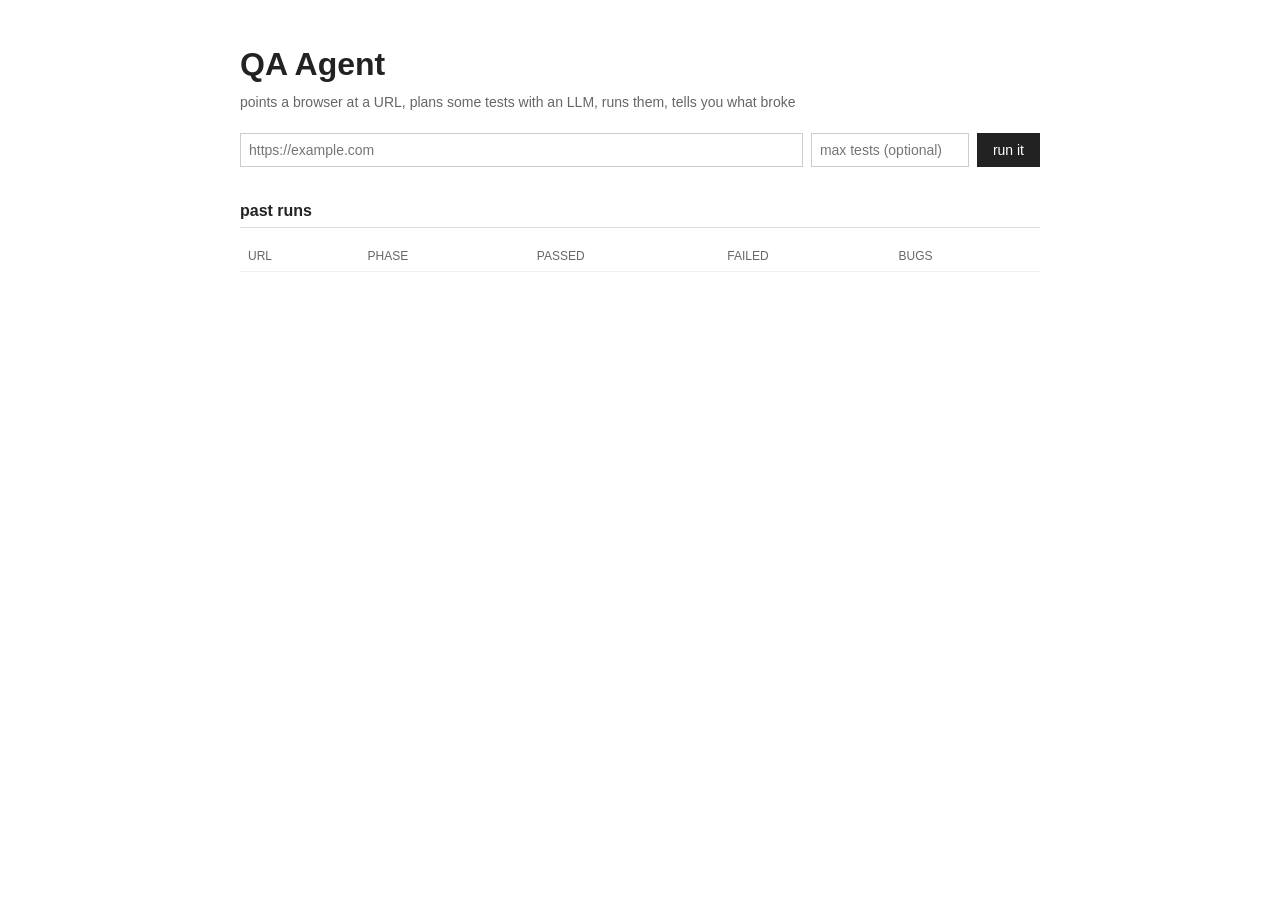
==== frontend/index.html @ fc55eba0 "Version v1 with some failed test cases" ====
<!DOCTYPE html>
<html lang="en">
<head>
<meta charset="UTF-8">
<title>QA Agent</title>
<link rel="stylesheet" href="style.css">
</head>
<body>

  <h1>QA Agent</h1>
  <p class="subtitle">points a browser at a URL, plans some tests with an LLM, runs them, tells you what broke</p>

  <form id="run-form">
    <input type="url" id="url-input" placeholder="https://example.com" required>
    <input type="number" id="max-tests-input" placeholder="max tests (optional)" min="1">
    <button type="submit">run it</button>
  </form>

  <div id="status-box" class="hidden">
    <p><strong>url:</strong> <span id="status-url"></span></p>
    <p><strong>phase:</strong> <span id="status-phase">-</span></p>
    <p><strong>site type:</strong> <span id="status-sitetype">-</span></p>
  </div>

  <div id="results" class="hidden">

    <section>
      <h2>tests</h2>
      <table id="tests-table">
        <thead><tr><th>name</th><th>category</th><th>status</th></tr></thead>
        <tbody></tbody>
      </table>
    </section>

    <section>
      <h2>bugs found</h2>
      <div id="bugs-list"></div>
    </section>

    <section>
      <h2>report</h2>
      <pre id="report-text"></pre>
    </section>

  </div>

  <section>
    <h2>past runs</h2>
    <table id="history-table">
      <thead><tr><th>url</th><th>phase</th><th>passed</th><th>failed</th><th>bugs</th></tr></thead>
      <tbody></tbody>
    </table>
  </section>

  <script src="app.js"></script>
</body>
</html>
---- frontend/style.css ----
body {
  font-family: -apple-system, Segoe UI, Roboto, Arial, sans-serif;
  max-width: 800px;
  margin: 40px auto;
  padding: 0 16px;
  background: #fff;
  color: #222;
  line-height: 1.5;
  color-scheme: light;
}

h1 {
  margin-bottom: 4px;
}

.subtitle {
  color: #666;
  margin-top: 0;
  font-size: 14px;
}

h2 {
  font-size: 16px;
  border-bottom: 1px solid #ddd;
  padding-bottom: 4px;
  margin-top: 32px;
}

#run-form {
  display: flex;
  gap: 8px;
  margin: 20px 0;
}

#url-input {
  flex: 1;
  padding: 8px;
  font-size: 14px;
  border: 1px solid #ccc;
}

#max-tests-input {
  width: 140px;
  padding: 8px;
  font-size: 14px;
  border: 1px solid #ccc;
}

button {
  padding: 8px 16px;
  background: #222;
  color: #fff;
  border: none;
  cursor: pointer;
  font-size: 14px;
}

button:hover {
  background: #444;
}

button:disabled {
  background: #999;
  cursor: default;
}

.hidden {
  display: none;
}

#status-box {
  background: #f6f6f6;
  padding: 12px;
  margin-bottom: 16px;
  font-size: 14px;
}

#status-box p {
  margin: 2px 0;
}

table {
  width: 100%;
  border-collapse: collapse;
  font-size: 14px;
}

th, td {
  text-align: left;
  padding: 6px 8px;
  border-bottom: 1px solid #eee;
}

th {
  color: #666;
  font-weight: normal;
  font-size: 12px;
  text-transform: uppercase;
}

.status-passed { color: #1a7f37; }
.status-failed { color: #cf222e; }
.status-pending { color: #999; }
.status-running { color: #9a6700; }
.status-skipped { color: #999; }

.bug {
  border: 1px solid #eee;
  border-left: 3px solid #cf222e;
  padding: 10px 12px;
  margin-bottom: 10px;
}

.bug.sev-critical, .bug.sev-high {
  border-left-color: #cf222e;
}

.bug.sev-medium {
  border-left-color: #bf8700;
}

.bug.sev-low, .bug.sev-info {
  border-left-color: #999;
}

.bug h3 {
  margin: 0 0 4px 0;
  font-size: 14px;
}

.bug .meta {
  color: #666;
  font-size: 12px;
  margin-bottom: 6px;
}

.bug img {
  max-width: 100%;
  border: 1px solid #ddd;
  margin-top: 6px;
}

#report-text {
  white-space: pre-wrap;
  background: #fafafa;
  padding: 12px;
  font-size: 13px;
  border: 1px solid #eee;
}

#history-table tbody tr {
  cursor: pointer;
}

#history-table tbody tr:hover {
  background: #f6f6f6;
}
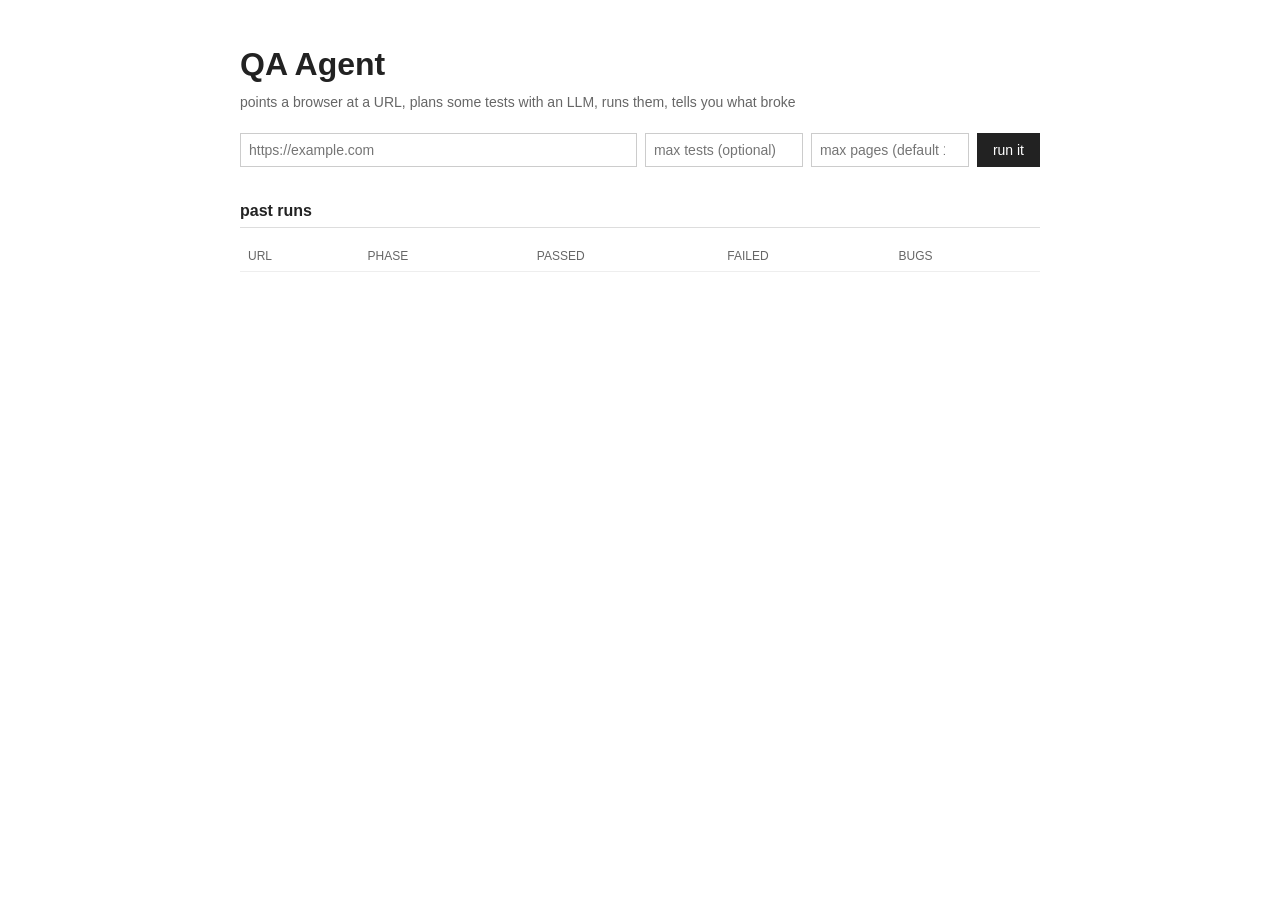
==== commit 9c9315a7: "Add multi-page crawling and an HTML dashboard/report Ported and adapted two features from a separate" ====
--- a/frontend/index.html
+++ b/frontend/index.html
@@ -13,6 +13,7 @@
   <form id="run-form">
     <input type="url" id="url-input" placeholder="https://example.com" required>
     <input type="number" id="max-tests-input" placeholder="max tests (optional)" min="1">
+    <input type="number" id="max-pages-input" placeholder="max pages (default 1)" min="1">
     <button type="submit">run it</button>
   </form>
 
@@ -20,6 +21,8 @@
     <p><strong>url:</strong> <span id="status-url"></span></p>
     <p><strong>phase:</strong> <span id="status-phase">-</span></p>
     <p><strong>site type:</strong> <span id="status-sitetype">-</span></p>
+    <p><strong>pages discovered:</strong> <span id="status-pages">-</span></p>
+    <p id="status-links"></p>
   </div>
 
   <div id="results" class="hidden">
--- a/frontend/style.css
+++ b/frontend/style.css
@@ -39,7 +39,7 @@
   border: 1px solid #ccc;
 }
 
-#max-tests-input {
+#max-tests-input, #max-pages-input {
   width: 140px;
   padding: 8px;
   font-size: 14px;
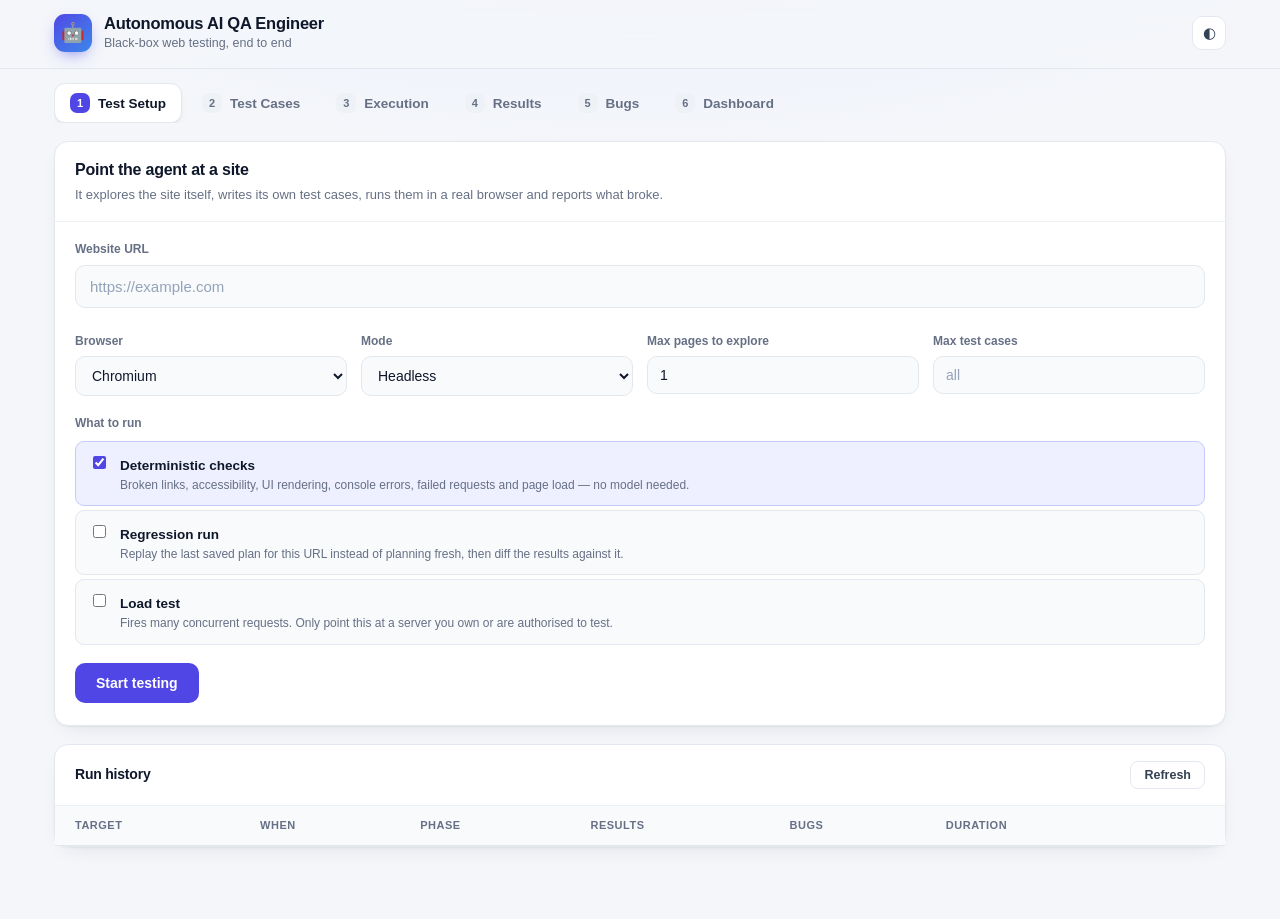
==== commit d9ca8159: "Improved some ui and test cases" ====
--- a/frontend/index.html
+++ b/frontend/index.html
@@ -2,59 +2,312 @@
 <html lang="en">
 <head>
 <meta charset="UTF-8">
-<title>QA Agent</title>
-<link rel="stylesheet" href="style.css">
+<meta name="viewport" content="width=device-width, initial-scale=1">
+<meta name="color-scheme" content="light dark">
+<title>Autonomous AI QA Engineer</title>
+<link rel="icon" href="data:image/svg+xml,<svg xmlns='http://www.w3.org/2000/svg' viewBox='0 0 100 100'><text y='.9em' font-size='90'>🤖</text></svg>">
+<link rel="stylesheet" href="style.css?v=3">
+<script>
+  // Applied before first paint so a dark-mode reload never flashes white.
+  try {
+    var t = localStorage.getItem("qa-theme");
+    if (t) document.documentElement.dataset.theme = t;
+  } catch (e) {}
+</script>
 </head>
 <body>
 
-  <h1>QA Agent</h1>
-  <p class="subtitle">points a browser at a URL, plans some tests with an LLM, runs them, tells you what broke</p>
-
-  <form id="run-form">
-    <input type="url" id="url-input" placeholder="https://example.com" required>
-    <input type="number" id="max-tests-input" placeholder="max tests (optional)" min="1">
-    <input type="number" id="max-pages-input" placeholder="max pages (default 1)" min="1">
-    <button type="submit">run it</button>
-  </form>
-
-  <div id="status-box" class="hidden">
-    <p><strong>url:</strong> <span id="status-url"></span></p>
-    <p><strong>phase:</strong> <span id="status-phase">-</span></p>
-    <p><strong>site type:</strong> <span id="status-sitetype">-</span></p>
-    <p><strong>pages discovered:</strong> <span id="status-pages">-</span></p>
-    <p id="status-links"></p>
+<header class="appbar">
+  <div class="wrap appbar-inner">
+    <div class="brand">
+      <span class="brand-mark" aria-hidden="true">🤖</span>
+      <div>
+        <h1>Autonomous AI QA Engineer</h1>
+        <p>Black-box web testing, end to end</p>
+      </div>
+    </div>
+
+    <div class="appbar-spacer"></div>
+
+    <!-- Live run status: phase, target, elapsed, stop -->
+    <div id="runpill" class="runpill hidden">
+      <span class="badge" id="rp-phase">—</span>
+      <span class="rp-url" id="rp-url"></span>
+      <span class="rp-clock" id="rp-clock">00:00</span>
+      <button class="iconbtn danger" id="stop-btn" type="button"
+              title="Stop this run" aria-label="Stop this run">■</button>
+    </div>
+
+    <button class="iconbtn" id="theme-btn" type="button"
+            title="Switch between light and dark" aria-label="Switch colour theme">◐</button>
   </div>
-
-  <div id="results" class="hidden">
-
-    <section>
-      <h2>tests</h2>
-      <table id="tests-table">
-        <thead><tr><th>name</th><th>category</th><th>status</th></tr></thead>
-        <tbody></tbody>
-      </table>
-    </section>
-
-    <section>
-      <h2>bugs found</h2>
-      <div id="bugs-list"></div>
-    </section>
-
-    <section>
-      <h2>report</h2>
-      <pre id="report-text"></pre>
-    </section>
-
+  <div class="topbar-progress" id="topbar-progress"></div>
+</header>
+
+<div class="wrap">
+  <!-- Setup → Test Cases → Execution → Results → Bugs → Dashboard -->
+  <nav class="tabs" id="tabs" role="tablist" aria-label="QA run stages">
+    <button class="tab" role="tab" id="tab-setup" data-tab="setup"
+            aria-selected="true" aria-controls="panel-setup">
+      <span class="n">1</span> Test Setup</button>
+    <button class="tab" role="tab" id="tab-cases" data-tab="cases"
+            aria-selected="false" aria-controls="panel-cases" tabindex="-1">
+      <span class="n">2</span> Test Cases <span class="count hidden" data-count="cases"></span></button>
+    <button class="tab" role="tab" id="tab-execution" data-tab="execution"
+            aria-selected="false" aria-controls="panel-execution" tabindex="-1">
+      <span class="n">3</span> Execution</button>
+    <button class="tab" role="tab" id="tab-results" data-tab="results"
+            aria-selected="false" aria-controls="panel-results" tabindex="-1">
+      <span class="n">4</span> Results</button>
+    <button class="tab" role="tab" id="tab-bugs" data-tab="bugs"
+            aria-selected="false" aria-controls="panel-bugs" tabindex="-1">
+      <span class="n">5</span> Bugs <span class="count hidden" data-count="bugs"></span></button>
+    <button class="tab" role="tab" id="tab-dashboard" data-tab="dashboard"
+            aria-selected="false" aria-controls="panel-dashboard" tabindex="-1">
+      <span class="n">6</span> Dashboard</button>
+  </nav>
+
+  <!-- ── 1. Test Setup ─────────────────────────────────────── -->
+  <section class="panel active" id="panel-setup" role="tabpanel" aria-labelledby="tab-setup" tabindex="0">
+    <div class="card">
+      <div class="card-head">
+        <div>
+          <h2>Point the agent at a site</h2>
+          <p class="lead">It explores the site itself, writes its own test cases, runs them
+            in a real browser and reports what broke.</p>
+        </div>
+      </div>
+      <div class="card-body">
+        <form id="run-form" novalidate>
+          <div class="field url-field">
+            <label for="url-input">Website URL</label>
+            <input type="url" id="url-input" placeholder="https://example.com"
+                   autocomplete="url" spellcheck="false" required
+                   aria-describedby="url-error">
+            <span class="hint" id="url-error"></span>
+          </div>
+
+          <div class="field-row">
+            <div class="field">
+              <label for="browser-input">Browser</label>
+              <select id="browser-input"><option value="chromium">Chromium</option></select>
+            </div>
+            <div class="field">
+              <label for="mode-input">Mode</label>
+              <select id="mode-input">
+                <option value="headless">Headless</option>
+                <option value="headed">Headed — show the browser</option>
+              </select>
+            </div>
+            <div class="field">
+              <label for="max-pages-input">Max pages to explore</label>
+              <input type="number" id="max-pages-input" value="1" min="1" max="30">
+            </div>
+            <div class="field">
+              <label for="max-tests-input">Max test cases</label>
+              <input type="number" id="max-tests-input" placeholder="all" min="1">
+            </div>
+          </div>
+
+          <fieldset class="options">
+            <legend>What to run</legend>
+
+            <label class="opt">
+              <input type="checkbox" id="checks-input" checked>
+              <span><strong>Deterministic checks</strong>
+                <small>Broken links, accessibility, UI rendering, console errors,
+                  failed requests and page load — no model needed.</small></span>
+            </label>
+
+            <label class="opt">
+              <input type="checkbox" id="replay-input">
+              <span><strong>Regression run</strong>
+                <small>Replay the last saved plan for this URL instead of planning fresh,
+                  then diff the results against it.</small></span>
+            </label>
+
+            <label class="opt">
+              <input type="checkbox" id="load-input">
+              <span><strong>Load test</strong>
+                <small>Fires many concurrent requests. Only point this at a server you own
+                  or are authorised to test.</small></span>
+            </label>
+
+            <div id="load-options" class="load-options hidden">
+              <label class="inline">concurrent clients
+                <input type="number" id="load-concurrency-input" value="20" min="1" max="200">
+              </label>
+              <label class="inline">total requests
+                <input type="number" id="load-requests-input" value="200" min="1" max="5000">
+              </label>
+            </div>
+          </fieldset>
+
+          <div class="form-actions">
+            <button type="submit" class="btn" id="start-btn">Start testing</button>
+            <span class="lead" id="form-note"></span>
+          </div>
+        </form>
+      </div>
+    </div>
+
+    <div class="card">
+      <div class="card-head">
+        <h3>Run history</h3>
+        <span class="lead" id="history-count"></span>
+        <div class="spacer"></div>
+        <button class="btn ghost sm" id="refresh-history" type="button">Refresh</button>
+      </div>
+      <div class="card-body flush">
+        <div class="table-scroll">
+          <table id="history-table">
+            <thead>
+              <tr>
+                <th>Target</th><th>When</th><th>Phase</th>
+                <th>Results</th><th>Bugs</th><th>Duration</th><th></th>
+              </tr>
+            </thead>
+            <tbody></tbody>
+          </table>
+        </div>
+      </div>
+    </div>
+  </section>
+
+  <!-- ── 2. Test Cases ─────────────────────────────────────── -->
+  <section class="panel" id="panel-cases" role="tabpanel" aria-labelledby="tab-cases" tabindex="0">
+    <div class="card">
+      <div class="card-head">
+        <div>
+          <h2>Test cases</h2>
+          <p class="lead">Written by the agent after exploring the site, plus the
+            deterministic checks it always runs.</p>
+        </div>
+      </div>
+      <div class="toolbar">
+        <input type="search" id="cases-search" placeholder="Search test cases…"
+               aria-label="Search test cases">
+        <div class="filters" id="cases-filters" role="group" aria-label="Filter by status">
+          <button class="filter" type="button" data-status="all" aria-pressed="true">All</button>
+          <button class="filter" type="button" data-status="passed" aria-pressed="false">Passed</button>
+          <button class="filter" type="button" data-status="failed" aria-pressed="false">Failed</button>
+          <button class="filter" type="button" data-status="other" aria-pressed="false">Not run</button>
+        </div>
+      </div>
+      <div class="card-body flush">
+        <div class="table-scroll">
+          <table id="cases-table">
+            <thead>
+              <tr><th>ID</th><th>Test scenario</th><th>Area</th>
+                  <th>Technique</th><th>Priority</th><th>Status</th></tr>
+            </thead>
+            <tbody></tbody>
+          </table>
+        </div>
+      </div>
+    </div>
+  </section>
+
+  <!-- ── 3. Execution ──────────────────────────────────────── -->
+  <section class="panel" id="panel-execution" role="tabpanel" aria-labelledby="tab-execution" tabindex="0">
+    <div class="exec-grid">
+      <div class="card" style="margin:0">
+        <div class="card-head"><h3>Pipeline</h3></div>
+        <div class="card-body">
+          <ol class="pipeline" id="pipeline"></ol>
+          <div class="exec-progress" id="exec-progress"></div>
+        </div>
+      </div>
+
+      <div class="card" style="margin:0">
+        <div class="card-head"><h3>Live test</h3></div>
+        <div class="card-body" id="current-test">
+          <div class="empty"><span class="glyph">⏵</span> Nothing running yet.</div>
+        </div>
+      </div>
+    </div>
+  </section>
+
+  <!-- ── 4. Results ────────────────────────────────────────── -->
+  <section class="panel" id="panel-results" role="tabpanel" aria-labelledby="tab-results" tabindex="0">
+    <div class="card">
+      <div class="card-head"><h2>Results</h2></div>
+      <div class="card-body">
+        <div class="cards" id="result-cards"></div>
+      </div>
+    </div>
+
+    <div class="card">
+      <div class="card-head"><h3>Every test</h3></div>
+      <div class="toolbar">
+        <input type="search" id="results-search" placeholder="Search results…"
+               aria-label="Search results">
+        <div class="filters" id="results-filters" role="group" aria-label="Filter by status">
+          <button class="filter" type="button" data-status="all" aria-pressed="true">All</button>
+          <button class="filter" type="button" data-status="passed" aria-pressed="false">Passed</button>
+          <button class="filter" type="button" data-status="failed" aria-pressed="false">Failed</button>
+          <button class="filter" type="button" data-status="other" aria-pressed="false">Not run</button>
+        </div>
+      </div>
+      <div class="card-body flush">
+        <div class="table-scroll">
+          <table id="results-table">
+            <thead>
+              <tr><th>Test</th><th>Area</th><th>Status</th><th>Duration</th><th>Detail</th></tr>
+            </thead>
+            <tbody></tbody>
+          </table>
+        </div>
+      </div>
+    </div>
+  </section>
+
+  <!-- ── 5. Bugs ───────────────────────────────────────────── -->
+  <section class="panel" id="panel-bugs" role="tabpanel" aria-labelledby="tab-bugs" tabindex="0">
+    <div class="card">
+      <div class="card-head">
+        <div>
+          <h2>Bugs detected</h2>
+          <p class="lead">Each one carries its reproduction steps and the screenshots
+            taken at the moment it happened.</p>
+        </div>
+        <div class="spacer"></div>
+        <div class="filters" id="bugs-filters" role="group" aria-label="Filter by severity">
+          <button class="filter" type="button" data-sev="all" aria-pressed="true">All</button>
+          <button class="filter" type="button" data-sev="critical" aria-pressed="false">Critical</button>
+          <button class="filter" type="button" data-sev="high" aria-pressed="false">High</button>
+          <button class="filter" type="button" data-sev="medium" aria-pressed="false">Medium</button>
+          <button class="filter" type="button" data-sev="low" aria-pressed="false">Low</button>
+        </div>
+      </div>
+      <div class="card-body" id="bugs-list"></div>
+    </div>
+  </section>
+
+  <!-- ── 6. Dashboard ──────────────────────────────────────── -->
+  <section class="panel" id="panel-dashboard" role="tabpanel" aria-labelledby="tab-dashboard" tabindex="0">
+    <div id="dashboard-body">
+      <div class="card"><div class="card-body">
+        <div class="empty"><span class="glyph">📊</span>
+          Run something first — the summary lands here when it finishes.</div>
+      </div></div>
+    </div>
+  </section>
+</div>
+
+<!-- Screenshot viewer -->
+<dialog class="lightbox" id="lightbox">
+  <div class="lightbox-head">
+    <span id="lightbox-caption"></span>
+    <span class="spacer"></span>
+    <a id="lightbox-open" href="#" target="_blank" rel="noopener" class="btn ghost sm">Open original</a>
+    <button class="iconbtn" id="lightbox-close" type="button" aria-label="Close">✕</button>
   </div>
-
-  <section>
-    <h2>past runs</h2>
-    <table id="history-table">
-      <thead><tr><th>url</th><th>phase</th><th>passed</th><th>failed</th><th>bugs</th></tr></thead>
-      <tbody></tbody>
-    </table>
-  </section>
-
-  <script src="app.js"></script>
+  <img id="lightbox-img" alt="">
+</dialog>
+
+<div class="toasts" id="toasts" role="status" aria-live="polite"></div>
+
+<script src="app.js?v=3"></script>
 </body>
 </html>
--- a/frontend/style.css
+++ b/frontend/style.css
@@ -1,157 +1,988 @@
+/* Autonomous AI QA Engineer — front end.
+   Plain CSS on purpose: no build step, no framework. Everything themeable
+   lives in the token block below, and every colour used anywhere in here
+   comes from a token so light and dark stay in step.
+
+   Sections: tokens · base · app bar · tabs · panels · forms · tables ·
+             execution · results · bugs · dashboard · overlays · responsive */
+
+/* ── Tokens ──────────────────────────────────────────────────── */
+:root {
+  color-scheme: light;
+
+  --bg:         #f4f6fa;
+  --bg-grad:    radial-gradient(1200px 500px at 50% -200px, #e6ecff 0%, transparent 70%);
+  --surface:    #ffffff;
+  --surface-2:  #f8fafc;
+  --surface-3:  #eef2f7;
+  --line:       #e3e8ef;
+  --line-soft:  #edf1f6;
+
+  --ink:        #0f172a;
+  --ink-2:      #334155;
+  --muted:      #667085;
+  --faint:      #94a3b8;
+
+  --accent:     #4f46e5;
+  --accent-ink: #ffffff;
+  --accent-soft:#eef0ff;
+  --accent-line:#c7cbfb;
+
+  --ok:    #15803d;  --ok-soft:   #e7f8ed;  --ok-line:   #b7e6c7;
+  --bad:   #be123c;  --bad-soft:  #ffeef1;  --bad-line:  #fbc7d1;
+  --warn:  #a16207;  --warn-soft: #fdf4e3;  --warn-line: #f0dcae;
+  --info:  #1d4ed8;  --info-soft: #e9f0ff;  --info-line: #c3d5fb;
+
+  --radius:    14px;
+  --radius-sm: 9px;
+  --shadow:    0 1px 2px rgba(16, 24, 40, .05), 0 8px 24px -12px rgba(16, 24, 40, .14);
+  --shadow-lg: 0 24px 60px -24px rgba(16, 24, 40, .35);
+  --ring:      0 0 0 3px color-mix(in srgb, var(--accent) 22%, transparent);
+
+  --mono: ui-monospace, "SF Mono", "JetBrains Mono", Menlo, Consolas, monospace;
+  --sans: -apple-system, BlinkMacSystemFont, "Segoe UI", Inter, Roboto, Arial, sans-serif;
+}
+
+/* Dark is opt-in via the toggle, and the default when the OS asks for it. */
+:root[data-theme="dark"],
+:root:not([data-theme="light"]) {
+  --dark-ready: 1;
+}
+
+@media (prefers-color-scheme: dark) {
+  :root:not([data-theme="light"]) { color-scheme: dark; }
+}
+:root[data-theme="dark"] { color-scheme: dark; }
+
+/* The dark palette, applied both by the OS preference and by the toggle. */
+@media (prefers-color-scheme: dark) {
+  :root:not([data-theme="light"]) {
+    --bg:        #0a0d14;
+    --bg-grad:   radial-gradient(1200px 500px at 50% -200px, #1a2140 0%, transparent 70%);
+    --surface:   #121722;
+    --surface-2: #171d2a;
+    --surface-3: #1e2534;
+    --line:      #242c3b;
+    --line-soft: #1c2432;
+
+    --ink:       #e8eef7;
+    --ink-2:     #c2ccdb;
+    --muted:     #8b98ad;
+    --faint:     #64748b;
+
+    --accent:      #7c8cff;
+    --accent-ink:  #0a0d14;
+    --accent-soft: #1b2142;
+    --accent-line: #343e77;
+
+    --ok:   #4ade80;  --ok-soft:   #10241a;  --ok-line:   #1f4d33;
+    --bad:  #fb7185;  --bad-soft:  #2a1119;  --bad-line:  #5c2231;
+    --warn: #fbbf24;  --warn-soft: #291d09;  --warn-line: #5a4114;
+    --info: #7dd3fc;  --info-soft: #0d2030;  --info-line: #1d4059;
+
+    --shadow:    0 1px 2px rgba(0, 0, 0, .4), 0 8px 24px -12px rgba(0, 0, 0, .6);
+    --shadow-lg: 0 24px 60px -24px rgba(0, 0, 0, .8);
+  }
+}
+
+:root[data-theme="dark"] {
+  --bg:        #0a0d14;
+  --bg-grad:   radial-gradient(1200px 500px at 50% -200px, #1a2140 0%, transparent 70%);
+  --surface:   #121722;
+  --surface-2: #171d2a;
+  --surface-3: #1e2534;
+  --line:      #242c3b;
+  --line-soft: #1c2432;
+
+  --ink:       #e8eef7;
+  --ink-2:     #c2ccdb;
+  --muted:     #8b98ad;
+  --faint:     #64748b;
+
+  --accent:      #7c8cff;
+  --accent-ink:  #0a0d14;
+  --accent-soft: #1b2142;
+  --accent-line: #343e77;
+
+  --ok:   #4ade80;  --ok-soft:   #10241a;  --ok-line:   #1f4d33;
+  --bad:  #fb7185;  --bad-soft:  #2a1119;  --bad-line:  #5c2231;
+  --warn: #fbbf24;  --warn-soft: #291d09;  --warn-line: #5a4114;
+  --info: #7dd3fc;  --info-soft: #0d2030;  --info-line: #1d4059;
+
+  --shadow:    0 1px 2px rgba(0, 0, 0, .4), 0 8px 24px -12px rgba(0, 0, 0, .6);
+  --shadow-lg: 0 24px 60px -24px rgba(0, 0, 0, .8);
+}
+
+/* ── Base ────────────────────────────────────────────────────── */
+* { box-sizing: border-box; }
+
+html { scroll-behavior: smooth; }
+
 body {
-  font-family: -apple-system, Segoe UI, Roboto, Arial, sans-serif;
-  max-width: 800px;
-  margin: 40px auto;
-  padding: 0 16px;
-  background: #fff;
-  color: #222;
-  line-height: 1.5;
-  color-scheme: light;
-}
-
-h1 {
-  margin-bottom: 4px;
-}
-
-.subtitle {
-  color: #666;
-  margin-top: 0;
+  margin: 0;
+  padding: 0 0 72px;
+  font-family: var(--sans);
+  font-size: 15px;
+  line-height: 1.55;
+  color: var(--ink);
+  background: var(--bg-grad), var(--bg);
+  background-repeat: no-repeat;
+  -webkit-font-smoothing: antialiased;
+}
+
+.wrap { max-width: 1220px; margin: 0 auto; padding: 0 24px; }
+
+.mono, code, pre, kbd { font-family: var(--mono); }
+
+a { color: var(--accent); text-decoration-color: color-mix(in srgb, var(--accent) 40%, transparent); }
+
+:where(button, a, input, select, textarea, [tabindex]):focus-visible {
+  outline: none;
+  box-shadow: var(--ring);
+  border-radius: var(--radius-sm);
+}
+
+h1, h2, h3, h4 { letter-spacing: -0.015em; }
+
+.hidden { display: none !important; }
+.sr-only {
+  position: absolute; width: 1px; height: 1px; padding: 0; margin: -1px;
+  overflow: hidden; clip: rect(0 0 0 0); white-space: nowrap; border: 0;
+}
+
+/* ── App bar ─────────────────────────────────────────────────── */
+.appbar {
+  position: sticky;
+  top: 0;
+  z-index: 40;
+  background: color-mix(in srgb, var(--bg) 86%, transparent);
+  backdrop-filter: blur(12px);
+  border-bottom: 1px solid var(--line);
+}
+
+.appbar-inner {
+  display: flex;
+  align-items: center;
+  gap: 16px;
+  min-height: 66px;
+  padding-top: 10px;
+  padding-bottom: 10px;
+}
+
+.brand { display: flex; align-items: center; gap: 12px; min-width: 0; }
+.brand-mark {
+  display: grid;
+  place-items: center;
+  width: 38px; height: 38px;
+  flex-shrink: 0;
+  border-radius: 11px;
+  background: linear-gradient(140deg, var(--accent), color-mix(in srgb, var(--accent) 55%, #22d3ee));
+  color: #fff;
+  font-size: 19px;
+  box-shadow: 0 6px 18px -8px var(--accent);
+}
+.brand h1 { margin: 0; font-size: 16.5px; font-weight: 650; line-height: 1.25; }
+.brand p  { margin: 0; font-size: 12.5px; color: var(--muted); }
+
+.appbar-spacer { flex: 1; }
+
+/* Live run pill — phase, target, elapsed clock, stop button */
+.runpill {
+  display: flex;
+  align-items: center;
+  gap: 10px;
+  max-width: min(46vw, 540px);
+  padding: 6px 8px 6px 12px;
+  border: 1px solid var(--line);
+  border-radius: 999px;
+  background: var(--surface);
+  box-shadow: var(--shadow);
+}
+.runpill .rp-url {
+  min-width: 0;
+  overflow: hidden;
+  text-overflow: ellipsis;
+  white-space: nowrap;
+  font-size: 12.5px;
+  color: var(--muted);
+}
+.runpill .rp-clock { font-family: var(--mono); font-size: 12.5px; color: var(--ink-2); }
+
+.iconbtn {
+  display: grid;
+  place-items: center;
+  width: 34px; height: 34px;
+  border: 1px solid var(--line);
+  border-radius: 10px;
+  background: var(--surface);
+  color: var(--ink-2);
+  font-size: 15px;
+  cursor: pointer;
+  transition: background .15s, color .15s, border-color .15s;
+}
+.iconbtn:hover { background: var(--surface-3); color: var(--ink); }
+.iconbtn.danger:hover { background: var(--bad-soft); border-color: var(--bad-line); color: var(--bad); }
+
+/* Indeterminate top progress bar, shown while a run is in flight */
+.topbar-progress {
+  height: 2px;
+  background: transparent;
+  overflow: hidden;
+}
+.topbar-progress.on::after {
+  content: "";
+  display: block;
+  width: 40%;
+  height: 100%;
+  border-radius: 2px;
+  background: linear-gradient(90deg, transparent, var(--accent), transparent);
+  animation: sweep 1.4s ease-in-out infinite;
+}
+@keyframes sweep {
+  0%   { transform: translateX(-100%); }
+  100% { transform: translateX(350%); }
+}
+
+/* ── Badges, chips, pills ────────────────────────────────────── */
+.badge {
+  display: inline-flex;
+  align-items: center;
+  gap: 5px;
+  padding: 3px 9px;
+  border: 1px solid var(--line);
+  border-radius: 999px;
+  background: var(--surface-3);
+  color: var(--ink-2);
+  font-size: 10.5px;
+  font-weight: 700;
+  text-transform: uppercase;
+  letter-spacing: .5px;
+  white-space: nowrap;
+}
+.badge::before {
+  content: "";
+  width: 6px; height: 6px;
+  border-radius: 50%;
+  background: currentColor;
+  flex-shrink: 0;
+}
+.badge.running { background: var(--accent-soft); border-color: var(--accent-line); color: var(--accent); }
+.badge.running::before { animation: pulse 1.2s ease-in-out infinite; }
+.badge.ok   { background: var(--ok-soft);   border-color: var(--ok-line);   color: var(--ok); }
+.badge.bad  { background: var(--bad-soft);  border-color: var(--bad-line);  color: var(--bad); }
+.badge.warn { background: var(--warn-soft); border-color: var(--warn-line); color: var(--warn); }
+
+@keyframes pulse {
+  0%, 100% { opacity: 1; transform: scale(1); }
+  50%      { opacity: .35; transform: scale(.8); }
+}
+
+.chip {
+  display: inline-block;
+  padding: 1.5px 9px;
+  border: 1px solid var(--line);
+  border-radius: 999px;
+  background: var(--surface-3);
+  color: var(--ink-2);
+  font-size: 11px;
+  white-space: nowrap;
+}
+.chip.auto { background: var(--info-soft); border-color: var(--info-line); color: var(--info); }
+
+.pri {
+  display: inline-block;
+  padding: 1.5px 9px;
+  border: 1px solid transparent;
+  border-radius: 999px;
+  font-size: 11px;
+  font-weight: 650;
+  text-transform: capitalize;
+}
+.pri-critical { background: var(--bad-soft);  border-color: var(--bad-line);  color: var(--bad); }
+.pri-high     { background: var(--warn-soft); border-color: var(--warn-line); color: var(--warn); }
+.pri-medium   { background: var(--warn-soft); border-color: var(--warn-line); color: var(--warn); }
+.pri-low      { background: var(--info-soft); border-color: var(--info-line); color: var(--info); }
+.pri-info     { background: var(--surface-3); border-color: var(--line);      color: var(--muted); }
+
+.status-passed  { color: var(--ok);  font-weight: 650; }
+.status-failed, .status-error { color: var(--bad); font-weight: 650; }
+.status-running { color: var(--accent); font-weight: 650; }
+.status-pending, .status-skipped { color: var(--muted); }
+
+/* ── Tabs ────────────────────────────────────────────────────── */
+.tabs {
+  display: flex;
+  gap: 4px;
+  padding: 14px 0 0;
+  overflow-x: auto;
+  scrollbar-width: none;
+}
+.tabs::-webkit-scrollbar { display: none; }
+
+.tab {
+  display: inline-flex;
+  align-items: center;
+  gap: 8px;
+  flex-shrink: 0;
+  padding: 9px 15px;
+  border: 1px solid transparent;
+  border-radius: 11px;
+  background: none;
+  color: var(--muted);
+  font-family: inherit;
+  font-size: 13.5px;
+  font-weight: 550;
+  cursor: pointer;
+  transition: background .15s, color .15s, border-color .15s;
+}
+.tab:hover { background: var(--surface-3); color: var(--ink); }
+.tab[aria-selected="true"] {
+  background: var(--surface);
+  border-color: var(--line);
+  color: var(--ink);
+  box-shadow: var(--shadow);
+}
+
+.tab .n {
+  display: grid;
+  place-items: center;
+  width: 20px; height: 20px;
+  border-radius: 7px;
+  background: var(--surface-3);
+  color: var(--muted);
+  font-size: 11px;
+  font-weight: 700;
+}
+.tab[aria-selected="true"] .n { background: var(--accent); color: var(--accent-ink); }
+
+.tab .count {
+  padding: 0 6px;
+  border-radius: 999px;
+  background: var(--surface-3);
+  color: var(--muted);
+  font-size: 11px;
+  font-weight: 700;
+  font-family: var(--mono);
+}
+.tab .count.bad { background: var(--bad-soft); color: var(--bad); }
+
+/* ── Panels & cards ──────────────────────────────────────────── */
+.panel { display: none; padding-top: 18px; }
+.panel.active { display: block; animation: rise .22s ease both; }
+
+@keyframes rise {
+  from { opacity: 0; transform: translateY(6px); }
+  to   { opacity: 1; transform: none; }
+}
+
+@media (prefers-reduced-motion: reduce) {
+  *, *::before, *::after { animation-duration: .001ms !important; transition-duration: .001ms !important; }
+  html { scroll-behavior: auto; }
+}
+
+.card {
+  background: var(--surface);
+  border: 1px solid var(--line);
+  border-radius: var(--radius);
+  box-shadow: var(--shadow);
+}
+.card + .card { margin-top: 18px; }
+.card-head {
+  display: flex;
+  align-items: center;
+  flex-wrap: wrap;
+  gap: 12px;
+  padding: 16px 20px;
+  border-bottom: 1px solid var(--line-soft);
+}
+.card-head h2 { margin: 0; font-size: 16px; font-weight: 650; }
+.card-head h3 { margin: 0; font-size: 14px; font-weight: 650; }
+.card-head .lead { margin: 2px 0 0; }
+.card-head .spacer { flex: 1; }
+.card-body { padding: 18px 20px 22px; }
+.card-body.flush { padding: 0; }
+
+.lead { margin: 0; color: var(--muted); font-size: 13px; }
+
+.empty {
+  display: grid;
+  place-items: center;
+  gap: 8px;
+  padding: 44px 24px;
+  text-align: center;
+  color: var(--muted);
+  font-size: 13.5px;
+}
+.empty .glyph { font-size: 26px; opacity: .55; }
+
+.notice {
+  display: flex;
+  gap: 10px;
+  padding: 12px 14px;
+  border: 1px solid var(--bad-line);
+  border-left-width: 3px;
+  border-radius: var(--radius-sm);
+  background: var(--bad-soft);
+  color: var(--bad);
+  font-size: 13px;
+}
+.notice.warn { border-color: var(--warn-line); background: var(--warn-soft); color: var(--warn); }
+
+/* ── Forms ───────────────────────────────────────────────────── */
+#run-form { display: flex; flex-direction: column; gap: 18px; }
+
+.field { display: flex; flex-direction: column; gap: 6px; flex: 1; min-width: 150px; }
+.field-row { display: flex; flex-wrap: wrap; gap: 14px; }
+.field > label { font-size: 12px; font-weight: 650; color: var(--muted); }
+.field .hint { font-size: 11.5px; color: var(--faint); }
+
+input[type="url"], input[type="text"], input[type="number"], input[type="search"], select {
+  padding: 10px 12px;
+  border: 1px solid var(--line);
+  border-radius: 10px;
+  background: var(--surface-2);
+  color: var(--ink);
+  font-family: inherit;
   font-size: 14px;
-}
-
-h2 {
-  font-size: 16px;
-  border-bottom: 1px solid #ddd;
-  padding-bottom: 4px;
-  margin-top: 32px;
-}
-
-#run-form {
-  display: flex;
+  transition: border-color .15s, box-shadow .15s, background .15s;
+}
+input:focus, select:focus { background: var(--surface); border-color: var(--accent); box-shadow: var(--ring); }
+input::placeholder { color: var(--faint); }
+input[aria-invalid="true"] { border-color: var(--bad); }
+
+.url-field input { font-size: 15px; padding: 12px 14px; }
+
+.options { display: grid; gap: 4px; border: 0; padding: 0; margin: 0; }
+.options > legend {
+  padding: 0;
+  margin-bottom: 8px;
+  font-size: 12px;
+  font-weight: 650;
+  color: var(--muted);
+}
+
+.opt {
+  display: flex;
+  align-items: flex-start;
+  gap: 11px;
+  padding: 11px 13px;
+  border: 1px solid var(--line);
+  border-radius: var(--radius-sm);
+  background: var(--surface-2);
+  cursor: pointer;
+  transition: border-color .15s, background .15s;
+}
+.opt:hover { border-color: var(--accent-line); }
+.opt:has(input:checked) { border-color: var(--accent-line); background: var(--accent-soft); }
+.opt input { margin-top: 3px; accent-color: var(--accent); flex-shrink: 0; }
+.opt strong { font-size: 13.5px; font-weight: 600; }
+.opt small { display: block; color: var(--muted); font-size: 12px; line-height: 1.45; }
+
+.load-options {
+  display: flex;
+  flex-wrap: wrap;
+  gap: 16px;
+  margin: -2px 0 2px 30px;
+  padding: 12px 14px;
+  border: 1px dashed var(--warn-line);
+  border-radius: var(--radius-sm);
+  background: var(--warn-soft);
+}
+.load-options .inline {
+  display: flex;
+  align-items: center;
   gap: 8px;
-  margin: 20px 0;
-}
-
-#url-input {
+  font-size: 12.5px;
+  color: var(--ink-2);
+}
+.load-options input { width: 86px; padding: 6px 9px; font-size: 13px; }
+
+.btn {
+  display: inline-flex;
+  align-items: center;
+  justify-content: center;
+  gap: 8px;
+  padding: 11px 20px;
+  border: 1px solid transparent;
+  border-radius: 10px;
+  background: var(--accent);
+  color: var(--accent-ink);
+  font-family: inherit;
+  font-size: 14px;
+  font-weight: 620;
+  cursor: pointer;
+  transition: filter .15s, background .15s, border-color .15s, transform .08s;
+}
+.btn:hover { filter: brightness(1.08); }
+.btn:active { transform: translateY(1px); }
+.btn:disabled { background: var(--surface-3); color: var(--faint); cursor: not-allowed; filter: none; }
+
+.btn.ghost { background: var(--surface); border-color: var(--line); color: var(--ink-2); }
+.btn.ghost:hover { background: var(--surface-3); color: var(--ink); filter: none; }
+.btn.sm { padding: 6px 13px; font-size: 12.5px; border-radius: 8px; }
+
+.form-actions { display: flex; align-items: center; gap: 12px; flex-wrap: wrap; }
+
+/* Spinner inside a button while a request is in flight */
+.spin {
+  width: 14px; height: 14px;
+  border: 2px solid currentColor;
+  border-right-color: transparent;
+  border-radius: 50%;
+  animation: rot .7s linear infinite;
+}
+@keyframes rot { to { transform: rotate(360deg); } }
+
+/* ── Toolbars (search + filters) ─────────────────────────────── */
+.toolbar {
+  display: flex;
+  flex-wrap: wrap;
+  align-items: center;
+  gap: 10px;
+  padding: 12px 20px;
+  border-bottom: 1px solid var(--line-soft);
+  background: var(--surface-2);
+}
+.toolbar input[type="search"] { flex: 1; min-width: 180px; padding: 8px 12px; font-size: 13px; }
+
+.filters { display: flex; flex-wrap: wrap; gap: 6px; }
+.filter {
+  padding: 5px 12px;
+  border: 1px solid var(--line);
+  border-radius: 999px;
+  background: var(--surface);
+  color: var(--muted);
+  font-family: inherit;
+  font-size: 12.5px;
+  font-weight: 550;
+  cursor: pointer;
+  transition: background .15s, color .15s, border-color .15s;
+}
+.filter:hover { color: var(--ink); border-color: var(--accent-line); }
+.filter[aria-pressed="true"] {
+  background: var(--accent-soft);
+  border-color: var(--accent-line);
+  color: var(--accent);
+}
+
+/* ── Tables ──────────────────────────────────────────────────── */
+.table-scroll { overflow-x: auto; }
+
+table { width: 100%; border-collapse: collapse; font-size: 13.5px; }
+th, td { padding: 11px 20px; text-align: left; border-bottom: 1px solid var(--line-soft); vertical-align: top; }
+tbody tr:last-child td { border-bottom: 0; }
+th {
+  /* sticky under the app bar, not behind it — --appbar-h is measured in
+     app.js because the bar wraps to two rows on narrow screens */
+  position: sticky;
+  top: var(--appbar-h, 66px);
+  z-index: 1;
+  background: var(--surface-2);
+  border-bottom: 1px solid var(--line);
+  font-size: 11px;
+  font-weight: 700;
+  color: var(--muted);
+  text-transform: uppercase;
+  letter-spacing: .5px;
+  white-space: nowrap;
+}
+tbody tr { transition: background .12s; }
+tbody tr:hover { background: var(--surface-2); }
+tr.clickable { cursor: pointer; }
+td.num { font-family: var(--mono); font-size: 12.5px; white-space: nowrap; }
+td.tight { white-space: nowrap; }
+.cell-sub { display: block; margin-top: 2px; color: var(--muted); font-size: 12px; }
+
+/* Pass/fail ratio bar in the history table */
+.ratio { display: flex; align-items: center; gap: 8px; min-width: 130px; }
+.ratio-bar {
   flex: 1;
-  padding: 8px;
-  font-size: 14px;
-  border: 1px solid #ccc;
-}
-
-#max-tests-input, #max-pages-input {
-  width: 140px;
-  padding: 8px;
-  font-size: 14px;
-  border: 1px solid #ccc;
-}
-
-button {
-  padding: 8px 16px;
-  background: #222;
-  color: #fff;
-  border: none;
+  display: flex;
+  height: 6px;
+  min-width: 56px;
+  border-radius: 999px;
+  overflow: hidden;
+  background: var(--surface-3);
+}
+.ratio-bar i { display: block; height: 100%; }
+.ratio-bar .p { background: var(--ok); }
+.ratio-bar .f { background: var(--bad); }
+.ratio-bar .b { background: var(--faint); opacity: .45; }
+.ratio-txt { font-family: var(--mono); font-size: 12px; color: var(--muted); white-space: nowrap; }
+
+.row-actions { display: flex; gap: 6px; justify-content: flex-end; }
+.row-actions .iconbtn { width: 28px; height: 28px; font-size: 13px; border-radius: 8px; }
+
+/* ── Execution ───────────────────────────────────────────────── */
+.exec-grid { display: grid; grid-template-columns: 290px 1fr; gap: 18px; align-items: start; }
+
+.pipeline { list-style: none; margin: 0; padding: 4px 0; }
+.pipeline li {
+  position: relative;
+  display: flex;
+  align-items: flex-start;
+  gap: 12px;
+  padding: 9px 0 9px 2px;
+  font-size: 13.5px;
+  color: var(--muted);
+}
+/* the connector line between stage dots */
+.pipeline li:not(:last-child)::before {
+  content: "";
+  position: absolute;
+  left: 10px;
+  top: 30px;
+  bottom: -6px;
+  width: 2px;
+  background: var(--line);
+  border-radius: 2px;
+}
+.pipeline li.done:not(:last-child)::before { background: var(--ok); opacity: .45; }
+
+.pipeline .dot {
+  display: grid;
+  place-items: center;
+  width: 21px; height: 21px;
+  flex-shrink: 0;
+  border: 2px solid var(--line);
+  border-radius: 50%;
+  background: var(--surface);
+  font-size: 11px;
+  line-height: 1;
+  z-index: 1;
+}
+.pipeline li.done  { color: var(--ink-2); }
+.pipeline li.done .dot { border-color: var(--ok); background: var(--ok); color: var(--surface); }
+.pipeline li.running { color: var(--accent); font-weight: 600; }
+.pipeline li.running .dot {
+  border-color: var(--accent);
+  color: var(--accent);
+  animation: haze 1.3s ease-in-out infinite;
+}
+@keyframes haze {
+  0%, 100% { box-shadow: 0 0 0 0 color-mix(in srgb, var(--accent) 45%, transparent); }
+  50%      { box-shadow: 0 0 0 6px color-mix(in srgb, var(--accent) 0%, transparent); }
+}
+.pipeline li.failed { color: var(--bad); }
+.pipeline li.failed .dot { border-color: var(--bad); color: var(--bad); }
+
+.exec-progress { margin-top: 14px; padding-top: 14px; border-top: 1px solid var(--line-soft); }
+.exec-progress .pl {
+  display: flex;
+  justify-content: space-between;
+  font-size: 12px;
+  color: var(--muted);
+  margin-bottom: 6px;
+}
+.track { height: 7px; border-radius: 999px; background: var(--surface-3); overflow: hidden; display: flex; }
+.track i { height: 100%; transition: width .4s ease; }
+.track .p { background: var(--ok); }
+.track .f { background: var(--bad); }
+
+.current-head { display: flex; align-items: center; flex-wrap: wrap; gap: 10px; }
+.current-head b { font-size: 14.5px; }
+
+.steps { list-style: none; margin: 14px 0 0; padding: 0; }
+.steps li {
+  display: grid;
+  grid-template-columns: 20px 1fr;
+  gap: 10px;
+  padding: 10px 0;
+  border-top: 1px solid var(--line-soft);
+  font-size: 13.5px;
+}
+.steps li:first-child { border-top: 0; }
+.steps .mark { text-align: center; line-height: 1.5; }
+.step-passed  > .mark { color: var(--ok); }
+.step-failed  > .mark, .step-error > .mark { color: var(--bad); }
+.step-running > .mark { color: var(--accent); animation: pulse 1.2s ease-in-out infinite; }
+.step-pending > .mark { color: var(--faint); }
+
+.steps .act {
+  display: inline-block;
+  padding: 0 7px;
+  margin-right: 7px;
+  border-radius: 6px;
+  background: var(--surface-3);
+  color: var(--ink-2);
+  font-family: var(--mono);
+  font-size: 11.5px;
+  font-weight: 600;
+}
+.steps code {
+  display: inline-block;
+  margin-top: 4px;
+  padding: 2px 7px;
+  border-radius: 6px;
+  background: var(--surface-3);
+  color: var(--muted);
+  font-size: 11.5px;
+  word-break: break-all;
+}
+.steps .err {
+  margin: 7px 0 0;
+  padding: 8px 11px;
+  border-left: 2px solid var(--bad);
+  border-radius: 0 6px 6px 0;
+  background: var(--bad-soft);
+  color: var(--bad);
+  font-size: 12px;
+  white-space: pre-wrap;
+}
+
+.shot {
+  display: block;
+  width: 190px;
+  height: 116px;
+  object-fit: cover;
+  object-position: top;
+  border: 1px solid var(--line);
+  border-radius: 9px;
+  background: var(--surface-3);
+  cursor: zoom-in;
+  transition: transform .15s, border-color .15s;
+}
+.shot:hover { transform: scale(1.02); border-color: var(--accent-line); }
+.shots { display: flex; flex-wrap: wrap; gap: 10px; margin-top: 8px; }
+
+/* ── Results ─────────────────────────────────────────────────── */
+.cards {
+  display: grid;
+  grid-template-columns: repeat(auto-fit, minmax(150px, 1fr));
+  gap: 12px;
+}
+.stat {
+  padding: 15px 17px;
+  border: 1px solid var(--line);
+  border-radius: var(--radius-sm);
+  background: var(--surface-2);
+}
+.stat span {
+  display: block;
+  font-size: 10.5px;
+  font-weight: 700;
+  color: var(--muted);
+  text-transform: uppercase;
+  letter-spacing: .5px;
+}
+.stat b { display: block; margin-top: 4px; font-size: 28px; font-weight: 700; line-height: 1.1; }
+.stat.ok b   { color: var(--ok); }
+.stat.bad b  { color: var(--bad); }
+.stat.warn b { color: var(--warn); }
+
+/* ── Bugs ────────────────────────────────────────────────────── */
+.bug {
+  border: 1px solid var(--line);
+  border-left: 3px solid var(--muted);
+  border-radius: var(--radius);
+  background: var(--surface);
+  box-shadow: var(--shadow);
+  overflow: hidden;
+}
+.bug + .bug { margin-top: 14px; }
+.bug.sev-critical, .bug.sev-high { border-left-color: var(--bad); }
+.bug.sev-medium { border-left-color: var(--warn); }
+.bug.sev-low, .bug.sev-info { border-left-color: var(--info); }
+
+.bug > summary {
+  display: flex;
+  align-items: center;
+  flex-wrap: wrap;
+  gap: 10px;
+  padding: 14px 18px;
   cursor: pointer;
-  font-size: 14px;
-}
-
-button:hover {
-  background: #444;
-}
-
-button:disabled {
-  background: #999;
-  cursor: default;
-}
-
-.hidden {
-  display: none;
-}
-
-#status-box {
-  background: #f6f6f6;
-  padding: 12px;
-  margin-bottom: 16px;
-  font-size: 14px;
-}
-
-#status-box p {
-  margin: 2px 0;
-}
-
-table {
-  width: 100%;
-  border-collapse: collapse;
-  font-size: 14px;
-}
-
-th, td {
-  text-align: left;
-  padding: 6px 8px;
-  border-bottom: 1px solid #eee;
-}
-
-th {
-  color: #666;
-  font-weight: normal;
+  list-style: none;
+}
+.bug > summary::-webkit-details-marker { display: none; }
+.bug > summary::after {
+  content: "▾";
+  margin-left: auto;
+  color: var(--faint);
   font-size: 12px;
+  transition: transform .18s;
+}
+.bug[open] > summary::after { transform: rotate(180deg); }
+.bug > summary:hover { background: var(--surface-2); }
+.bug .bug-id { color: var(--faint); font-size: 11.5px; font-family: var(--mono); }
+.bug .bug-title { font-size: 14.5px; font-weight: 620; }
+
+.bug-body { padding: 4px 18px 18px; border-top: 1px solid var(--line-soft); }
+.bug-body h4 {
+  margin: 16px 0 6px;
+  font-size: 11px;
+  font-weight: 700;
+  color: var(--muted);
   text-transform: uppercase;
-}
-
-.status-passed { color: #1a7f37; }
-.status-failed { color: #cf222e; }
-.status-pending { color: #999; }
-.status-running { color: #9a6700; }
-.status-skipped { color: #999; }
-
-.bug {
-  border: 1px solid #eee;
-  border-left: 3px solid #cf222e;
+  letter-spacing: .5px;
+}
+.bug-body p { margin: 12px 0 0; font-size: 13.5px; color: var(--ink-2); }
+.bug-body ol { margin: 0; padding-left: 20px; font-size: 13.5px; }
+
+.ea { display: grid; grid-template-columns: 1fr 1fr; gap: 14px; }
+.ea pre {
+  margin: 0;
   padding: 10px 12px;
-  margin-bottom: 10px;
-}
-
-.bug.sev-critical, .bug.sev-high {
-  border-left-color: #cf222e;
-}
-
-.bug.sev-medium {
-  border-left-color: #bf8700;
-}
-
-.bug.sev-low, .bug.sev-info {
-  border-left-color: #999;
-}
-
-.bug h3 {
-  margin: 0 0 4px 0;
-  font-size: 14px;
-}
-
-.bug .meta {
-  color: #666;
+  border: 1px solid var(--line);
+  border-radius: var(--radius-sm);
+  background: var(--surface-2);
+  color: var(--ink-2);
   font-size: 12px;
-  margin-bottom: 6px;
-}
-
-.bug img {
-  max-width: 100%;
-  border: 1px solid #ddd;
-  margin-top: 6px;
-}
-
-#report-text {
   white-space: pre-wrap;
-  background: #fafafa;
-  padding: 12px;
+  word-break: break-word;
+  max-height: 220px;
+  overflow: auto;
+}
+
+.gallery { display: flex; flex-wrap: wrap; gap: 12px; }
+.gallery figure { margin: 0; }
+.gallery figcaption { margin-top: 4px; font-size: 11px; color: var(--muted); text-align: center; }
+
+/* ── Dashboard ───────────────────────────────────────────────── */
+.summary {
+  display: grid;
+  grid-template-columns: repeat(auto-fit, minmax(130px, 1fr));
+  gap: 18px;
+  align-items: center;
+  padding: 24px 22px;
+  border: 1px solid var(--line);
+  border-radius: var(--radius);
+  background:
+    linear-gradient(180deg, color-mix(in srgb, var(--accent) 5%, var(--surface)), var(--surface));
+  text-align: center;
+}
+.big { font-size: 34px; font-weight: 750; line-height: 1.1; }
+.big.ok  { color: var(--ok); }
+.big.bad { color: var(--bad); }
+.big small, .ring small {
+  display: block;
+  margin-top: 4px;
+  font-size: 10.5px;
+  font-weight: 700;
+  color: var(--muted);
+  text-transform: uppercase;
+  letter-spacing: .6px;
+}
+
+/* Pass-rate ring — conic gradient, no charting library */
+.ring { display: grid; place-items: center; gap: 2px; }
+.ring-dial {
+  display: grid;
+  place-items: center;
+  width: 92px; height: 92px;
+  border-radius: 50%;
+  background: conic-gradient(var(--ring-color) calc(var(--pct) * 1%), var(--surface-3) 0);
+  mask: radial-gradient(circle, transparent 54%, #000 55%);
+  -webkit-mask: radial-gradient(circle, transparent 54%, #000 55%);
+}
+.ring-wrap { position: relative; display: grid; place-items: center; }
+.ring-num {
+  position: absolute;
+  font-size: 21px;
+  font-weight: 750;
+  color: var(--ink);
+}
+
+.facts { display: grid; grid-template-columns: repeat(auto-fit, minmax(146px, 1fr)); gap: 10px; }
+.fact {
+  padding: 11px 13px;
+  border: 1px solid var(--line);
+  border-radius: var(--radius-sm);
+  background: var(--surface-2);
+}
+.fact span {
+  display: block;
+  font-size: 10.5px;
+  color: var(--muted);
+  text-transform: uppercase;
+  letter-spacing: .4px;
+}
+.fact b { font-size: 16px; font-weight: 650; }
+
+.charts { display: grid; grid-template-columns: repeat(auto-fit, minmax(320px, 1fr)); gap: 16px; }
+
+.bars { display: flex; flex-direction: column; gap: 9px; }
+.bar { display: grid; grid-template-columns: 104px 1fr 34px; align-items: center; gap: 10px; font-size: 12.5px; }
+.bar .lbl { color: var(--muted); text-align: right; overflow: hidden; text-overflow: ellipsis; white-space: nowrap; }
+.bar .rail { height: 16px; border-radius: 5px; background: var(--surface-3); overflow: hidden; }
+.bar .fill {
+  display: block;
+  height: 100%;
+  min-width: 3px;
+  border-radius: 5px;
+  background: var(--accent);
+  transition: width .5s ease;
+}
+.bar .val { font-family: var(--mono); font-weight: 650; font-size: 12px; }
+
+.action-links { display: flex; flex-wrap: wrap; gap: 10px; }
+
+/* ── Overlays: lightbox + toasts ─────────────────────────────── */
+dialog.lightbox {
+  width: min(94vw, 1280px);
+  max-width: none;
+  padding: 0;
+  border: 1px solid var(--line);
+  border-radius: var(--radius);
+  background: var(--surface);
+  color: var(--ink);
+  box-shadow: var(--shadow-lg);
+}
+dialog.lightbox::backdrop { background: rgba(3, 6, 15, .68); backdrop-filter: blur(3px); }
+.lightbox-head {
+  display: flex;
+  align-items: center;
+  gap: 12px;
+  padding: 12px 14px;
+  border-bottom: 1px solid var(--line-soft);
   font-size: 13px;
-  border: 1px solid #eee;
-}
-
-#history-table tbody tr {
-  cursor: pointer;
-}
-
-#history-table tbody tr:hover {
-  background: #f6f6f6;
-}
+  color: var(--muted);
+}
+.lightbox-head .spacer { flex: 1; }
+dialog.lightbox img { display: block; width: 100%; max-height: 78vh; object-fit: contain; background: var(--surface-2); }
+
+.toasts {
+  position: fixed;
+  right: 20px;
+  bottom: 20px;
+  z-index: 90;
+  display: flex;
+  flex-direction: column;
+  gap: 10px;
+  max-width: min(92vw, 380px);
+}
+.toast {
+  display: flex;
+  align-items: flex-start;
+  gap: 10px;
+  padding: 12px 14px;
+  border: 1px solid var(--line);
+  border-left: 3px solid var(--accent);
+  border-radius: var(--radius-sm);
+  background: var(--surface);
+  box-shadow: var(--shadow-lg);
+  font-size: 13px;
+  animation: slidein .2s ease both;
+}
+.toast.bad { border-left-color: var(--bad); }
+.toast.ok  { border-left-color: var(--ok); }
+.toast .x { margin-left: auto; border: 0; background: none; color: var(--faint); cursor: pointer; font-size: 15px; }
+@keyframes slidein {
+  from { opacity: 0; transform: translateX(16px); }
+  to   { opacity: 1; transform: none; }
+}
+
+/* ── Responsive ──────────────────────────────────────────────── */
+@media (max-width: 1000px) {
+  .exec-grid { grid-template-columns: 1fr; }
+}
+
+@media (max-width: 720px) {
+  .wrap { padding: 0 16px; }
+  .ea { grid-template-columns: 1fr; }
+  .field-row { flex-direction: column; }
+  .brand p { display: none; }
+  .runpill { max-width: none; width: 100%; order: 3; }
+  .appbar-inner { flex-wrap: wrap; }
+  th, td { padding: 10px 14px; }
+  .bar { grid-template-columns: 76px 1fr 30px; }
+}
